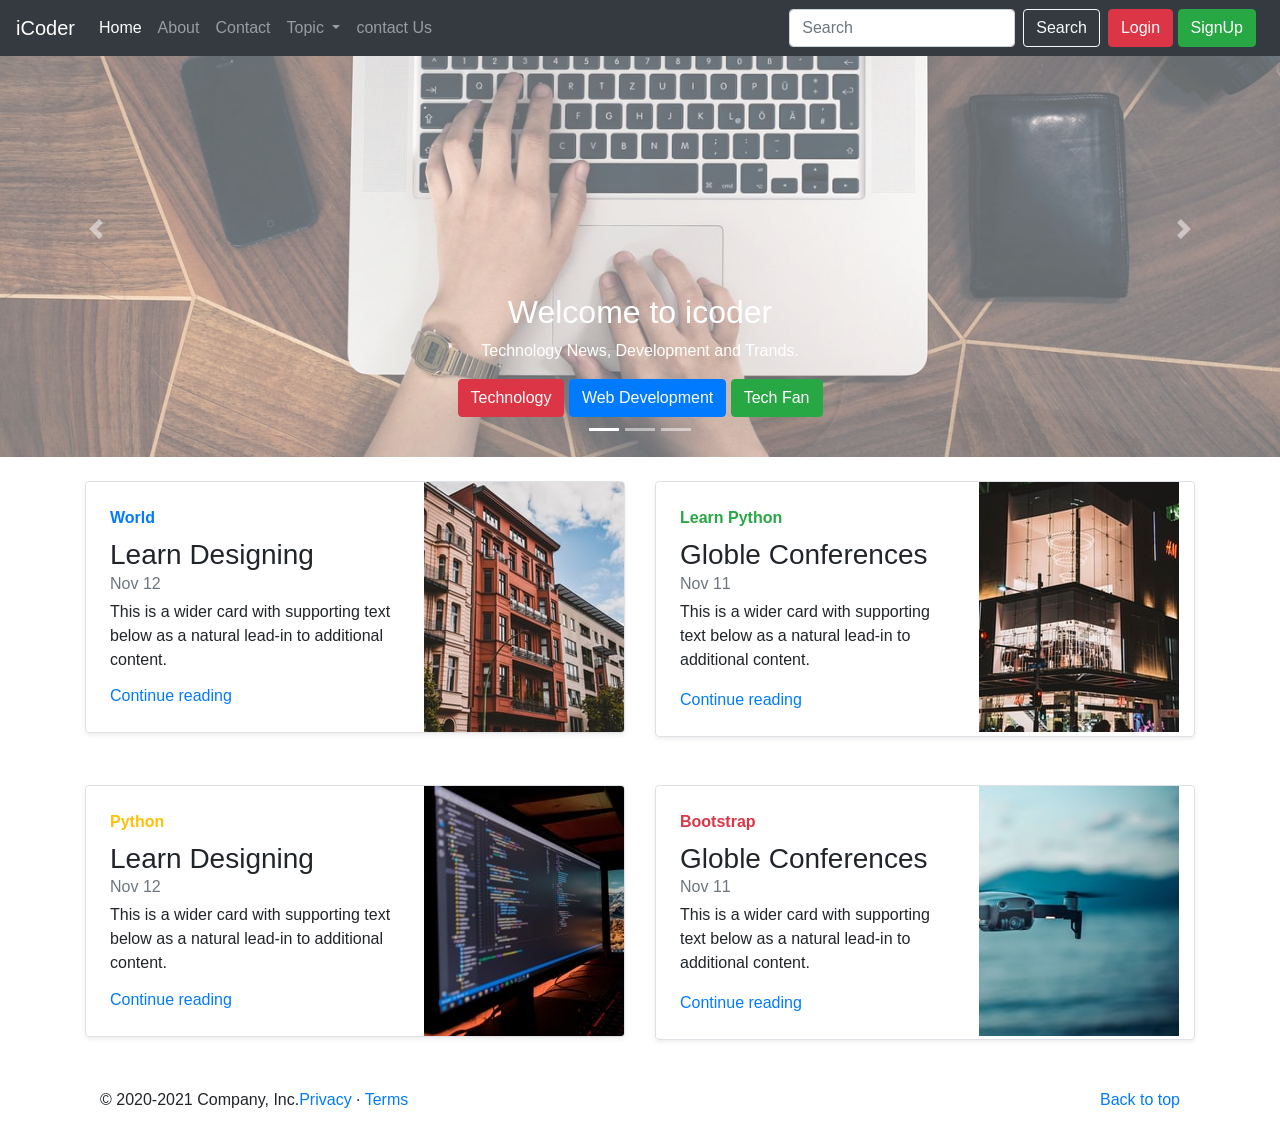
==== bootstrap project/index.html @ d28d6fa9 "Your care gajeet" ====
<!DOCTYPE html>
<html lang="en">

<head>
    <meta charset="UTF-8">
    <meta name="viewport" content="width=device-width, initial-scale=1.0">
    <title>Ashmitraj@madhulata.org</title>

    <link rel="stylesheet" href="https://stackpath.bootstrapcdn.com/bootstrap/4.5.2/css/bootstrap.min.css"
        integrity="sha384-JcKb8q3iqJ61gNV9KGb8thSsNjpSL0n8PARn9HuZOnIxN0hoP+VmmDGMN5t9UJ0Z" crossorigin="anonymous">

</head>

<body>

    <nav class="navbar navbar-expand-lg navbar-dark bg-dark fixed-top">
        <a class="navbar-brand" href="#">iCoder</a>
        <button class="navbar-toggler" type="button" data-toggle="collapse" data-target="#navbarSupportedContent"
            aria-controls="navbarSupportedContent" aria-expanded="false" aria-label="Toggle navigation">
            <span class="navbar-toggler-icon"></span>
        </button>

        <div class="collapse navbar-collapse" id="navbarSupportedContent">
            <ul class="navbar-nav mr-auto">
                <li class="nav-item active">
                    <a class="nav-link" href="./index.html">Home <span class="sr-only">(current)</span></a>
                </li>
                <li class="nav-item">
                    <a class="nav-link" href="./about.html">About</a>
                </li>
                <li class="nav-item">
                    <a class="nav-link" href="./contact.html">Contact</a>
                </li> 
                
                <li class="nav-item dropdown">
                    <a class="nav-link dropdown-toggle" href="#" id="navbarDropdown" role="button"
                        data-toggle="dropdown" aria-haspopup="true" aria-expanded="false">
                        Topic
                    </a>
                    <div class="dropdown-menu" aria-labelledby="navbarDropdown">
                        <a class="dropdown-item" href="#">Technology</a>
                        <a class="dropdown-item" href="#">Web Devlopment</a>
                        <div class="dropdown-divider"></div>
                        <a class="dropdown-item" href="#">Something else here</a>
                        <a class="dropdown-item" href="#">Write for us</a>
                    </div>
                </li>
                <li class="nav-item">
                    <a class="nav-link" href="/contact.html">contact Us</a>
                </li>
               
                
            </ul>
            <form class="form-inline my-2 my-lg-0">
                <input class="form-control mr-sm-2" type="search" placeholder="Search" aria-label="Search">
                <button class="btn btn-outline-light my-2 my-sm-0" type="submit">Search</button>
            </form>
            <div class="mx-2">
                <button class="btn btn-danger" data-toggle="modal" data-target="#loginModal">Login</button>
                <button class="btn btn-success" data-toggle="modal" data-target="#signupModal">SignUp</button>
            </div>
        </div>
    </nav>


    <!-- Login Modal -->
    <div class="modal fade" id="loginModal" tabindex="-1" aria-labelledby="LoginModalLabel" aria-hidden="true">
        <div class="modal-dialog">
            <div class="modal-content">
                <div class="modal-header">
                    <h5 class="modal-title" id="exampleModalLabel">Login to iCoder</h5>
                    <button type="button" class="close" data-dismiss="modal" aria-label="Close">
                        <span aria-hidden="true">&times;</span>
                    </button>
                </div>
                <div class="modal-body">
                    <form>
                        <div class="form-group">
                          <label for="exampleInputEmail1">Email address</label>
                          <input type="email" class="form-control" id="exampleInputEmail1" aria-describedby="emailHelp">
                          <small id="emailHelp" class="form-text text-muted">We'll never share your email with anyone else.</small>
                        </div>
                        <div class="form-group">
                          <label for="exampleInputPassword1">Password</label>
                          <input type="password" class="form-control" id="exampleInputPassword1">
                        </div>
                        <div class="form-group form-check">
                          <input type="checkbox" class="form-check-input" id="exampleCheck1">
                          <label class="form-check-label" for="exampleCheck1">Check me out</label>
                        </div>
                        <button type="submit" class="btn btn-primary">Login</button>
                      </form>
                </div>
                <div class="modal-footer">
                    <button type="button" class="btn btn-secondary" data-dismiss="modal">Close</button>
                </div>
            </div>
        </div>
    </div>

  <!-- Sign Up Modal -->
  <div class="modal fade" id="signupModal" tabindex="-1" aria-labelledby="signupModalLabel" aria-hidden="true">
    <div class="modal-dialog">
      <div class="modal-content">
        <div class="modal-header">
          <h5 class="modal-title" id="exampleModalLabel">Gat an iCoder Account</h5>
          <button type="button" class="close" data-dismiss="modal" aria-label="Close">
            <span aria-hidden="true">&times;</span>
          </button>
        </div>
        <div class="modal-body">
            <form>
                <div class="form-group">
                  <label for="exampleInputEmail1">Email address</label>
                  <input type="email" class="form-control" id="exampleInputEmail1" aria-describedby="emailHelp">
                  <small id="emailHelp" class="form-text text-muted">We'll never share your email with anyone else.</small>
                </div>
                <div class="form-group">
                  <label for="exampleInputPassword1">Password</label>
                  <input type="password" class="form-control" id="exampleInputPassword1">
                </div>
                <div class="form-group">
                    <label for="cexampleInputPassword1">Conform Password</label>
                    <input type="password" class="form-control" id="cexampleInputPassword1">
                </div>
                
                <button type="submit" class="btn btn-primary">Creat Account</button>
              </form>
        </div>
        <div class="modal-footer">
          <button type="button" class="btn btn-secondary" data-dismiss="modal">Close</button>
        </div>
      </div>
    </div>
  </div>






    <div id="carouselExampleCaptions" class="carousel slide carousel-fade"  data-ride="carousel">
        <ol class="carousel-indicators">
            <li data-target="#carouselExampleCaptions" data-slide-to="0" class="active"></li>
            <li data-target="#carouselExampleCaptions" data-slide-to="1"></li>
            <li data-target="#carouselExampleCaptions" data-slide-to="2"></li>
        </ol>
        <div class="carousel-inner">
            <div class="carousel-item active">
                <img style="opacity: 0.6;" src="slide/slide01.jfif" class="d-block w-100" alt="...">
                <div class="carousel-caption d-none d-md-block">
                    <h2>Welcome to icoder</h2>
                    <p>Technology News, Development and Trands.</p>
                    <buyyon class="btn btn-danger">Technology</buyyon>
                    <buyyon class="btn btn-primary">Web Development</buyyon>
                    <buyyon class="btn btn-success">Tech Fan</buyyon>
                </div>
            </div>
            <div class="carousel-item">
                <img style="opacity: 0.6;" src="slide/slide02.jfif" class="d-block w-100"  alt="...">
                <div class="carousel-caption d-none d-md-block">
                    <h2>Award winning BLog</h2>
                    <p>Technology News, Development and Trands.</p>
                    <buyyon class="btn btn-danger">Technology</buyyon>
                    <buyyon class="btn btn-primary">Web Development</buyyon>
                    <buyyon class="btn btn-success">Tech Fan</buyyon>
                </div>
            </div>
            <div class="carousel-item">
                <img style="opacity: 0.6;" src="slide/slide03.jfif" class="d-block w-100" alt="...">
                <div class="carousel-caption d-none d-md-block">
                    <h2>The Best Coding BLog</h2>
                    <p>Technology News, Development and Trands.</p>
                    <buyyon class="btn btn-danger">Technology</buyyon>
                    <buyyon class="btn btn-primary">Web Development</buyyon>
                    <buyyon class="btn btn-success">Tech Fan</buyyon>
                </div>
            </div>
        </div>
        <a class="carousel-control-prev" href="#carouselExampleCaptions" role="button" data-slide="prev">
            <span class="carousel-control-prev-icon" aria-hidden="true"></span>
            <span class="sr-only">Previous</span>
        </a>
        <a class="carousel-control-next" href="#carouselExampleCaptions" role="button" data-slide="next">
            <span class="carousel-control-next-icon" aria-hidden="true"></span>
            <span class="sr-only">Next</span>
        </a>
    </div>



    <div class="container my-4">
        <div class="row mb-2">
            <div class="col-md-6">
                <div
                    class="row no-gutters border rounded overflow-hidden flex-md-row mb-4 shadow-sm h-md-250 position-relative">
                    <div class="col p-4 d-flex flex-column position-static">
                        <strong class="d-inline-block mb-2 text-primary">World</strong>
                        <h3 class="mb-0">Learn Designing</h3>
                        <div class="mb-1 text-muted">Nov 12</div>
                        <p class="card-text mb-auto">This is a wider card with supporting text below as a natural
                            lead-in to additional content.</p>
                        <a href="#" class="stretched-link">Continue reading</a>
                    </div>
                    <div class="col-auto d-none d-lg-block">
                        <img class="bd-placeholder-img" width="200" height="250"
                            src="card/card2.jfif">
                    </div>
                </div>
            </div>
            <div class="col-md-6">
                <div
                    class="row no-gutters border rounded overflow-hidden flex-md-row mb-4 shadow-sm h-md-250 position-relative">
                    <div class="col p-4 d-flex flex-column position-static">
                        <strong class="d-inline-block mb-2 text-success">Learn Python</strong>
                        <h3 class="mb-0"> Globle Conferences </h3>
                        <div class="mb-1 text-muted">Nov 11</div>
                        <p c lass="mb-auto">This is a wider card with supporting text below as a natural lead-in to
                            additional content.</p>
                        <a href="#" class="stretched-link">Continue reading</a>
                    </div>
                    <div class="col-auto d-none d-lg-block">
                        <div class="col-auto d-none d-lg-block">
                            <img class="bd-placeholder-img" width="200" height="250"
                                src="card/card1.jfif">
                        </div>
                    </div>
                </div>
            </div>
        </div>
    </div>

    <div class="container my-4">
        <div class="row mb-2">
            <div class="col-md-6">
                <div
                    class="row no-gutters border rounded overflow-hidden flex-md-row mb-4 shadow-sm h-md-250 position-relative">
                    <div class="col p-4 d-flex flex-column position-static">
                        <strong class="d-inline-block mb-2 text-warning">Python</strong>
                        <h3 class="mb-0">Learn Designing</h3>
                        <div class="mb-1 text-muted">Nov 12</div>
                        <p class="card-text mb-auto">This is a wider card with supporting text below as a natural
                            lead-in to additional content.</p>
                        <a href="#" class="stretched-link">Continue reading</a>
                    </div>
                    <div class="col-auto d-none d-lg-block">
                        <img class="bd-placeholder-img" width="200" height="250"
                            src="card/card03.jfif">
                    </div>
                </div>
            </div>
            <div class="col-md-6">
                <div
                    class="row no-gutters border rounded overflow-hidden flex-md-row mb-4 shadow-sm h-md-250 position-relative">
                    <div class="col p-4 d-flex flex-column position-static">
                        <strong class="d-inline-block mb-2 text-danger"> Bootstrap</strong>
                        <h3 class="mb-0"> Globle Conferences </h3>
                        <div class="mb-1 text-muted">Nov 11</div>
                        <p c lass="mb-auto">This is a wider card with supporting text below as a natural lead-in to
                            additional content.</p>
                        <a href="#" class="stretched-link">Continue reading</a>
                    </div>
                    <div class="col-auto d-none d-lg-block">
                        <div class="col-auto d-none d-lg-block">
                            <img class="bd-placeholder-img" width="200" height="250"
                                src="card/card04.jfif">
                        </div>
                    </div>
                </div>
            </div>
        </div>
    </div>
    <div class="container">
        <footer class="container">
            <p class="float-right"><a href="#">Back to top</a></p>
            <p>© 2020-2021 Company, Inc.<a href="#">Privacy</a> · <a href="#">Terms</a></p>
        </footer>
    </div>


    <script src="https://code.jquery.com/jquery-3.5.1.slim.min.js"
        integrity="sha384-DfXdz2htPH0lsSSs5nCTpuj/zy4C+OGpamoFVy38MVBnE+IbbVYUew+OrCXaRkfj"
        crossorigin="anonymous"></script>
    <script src="https://cdn.jsdelivr.net/npm/popper.js@1.16.1/dist/umd/popper.min.js"
        integrity="sha384-9/reFTGAW83EW2RDu2S0VKaIzap3H66lZH81PoYlFhbGU+6BZp6G7niu735Sk7lN"
        crossorigin="anonymous"></script>
    <script src="https://stackpath.bootstrapcdn.com/bootstrap/4.5.2/js/bootstrap.min.js"
        integrity="sha384-B4gt1jrGC7Jh4AgTPSdUtOBvfO8shuf57BaghqFfPlYxofvL8/KUEfYiJOMMV+rV"
        crossorigin="anonymous"></script>
</body>

</html>
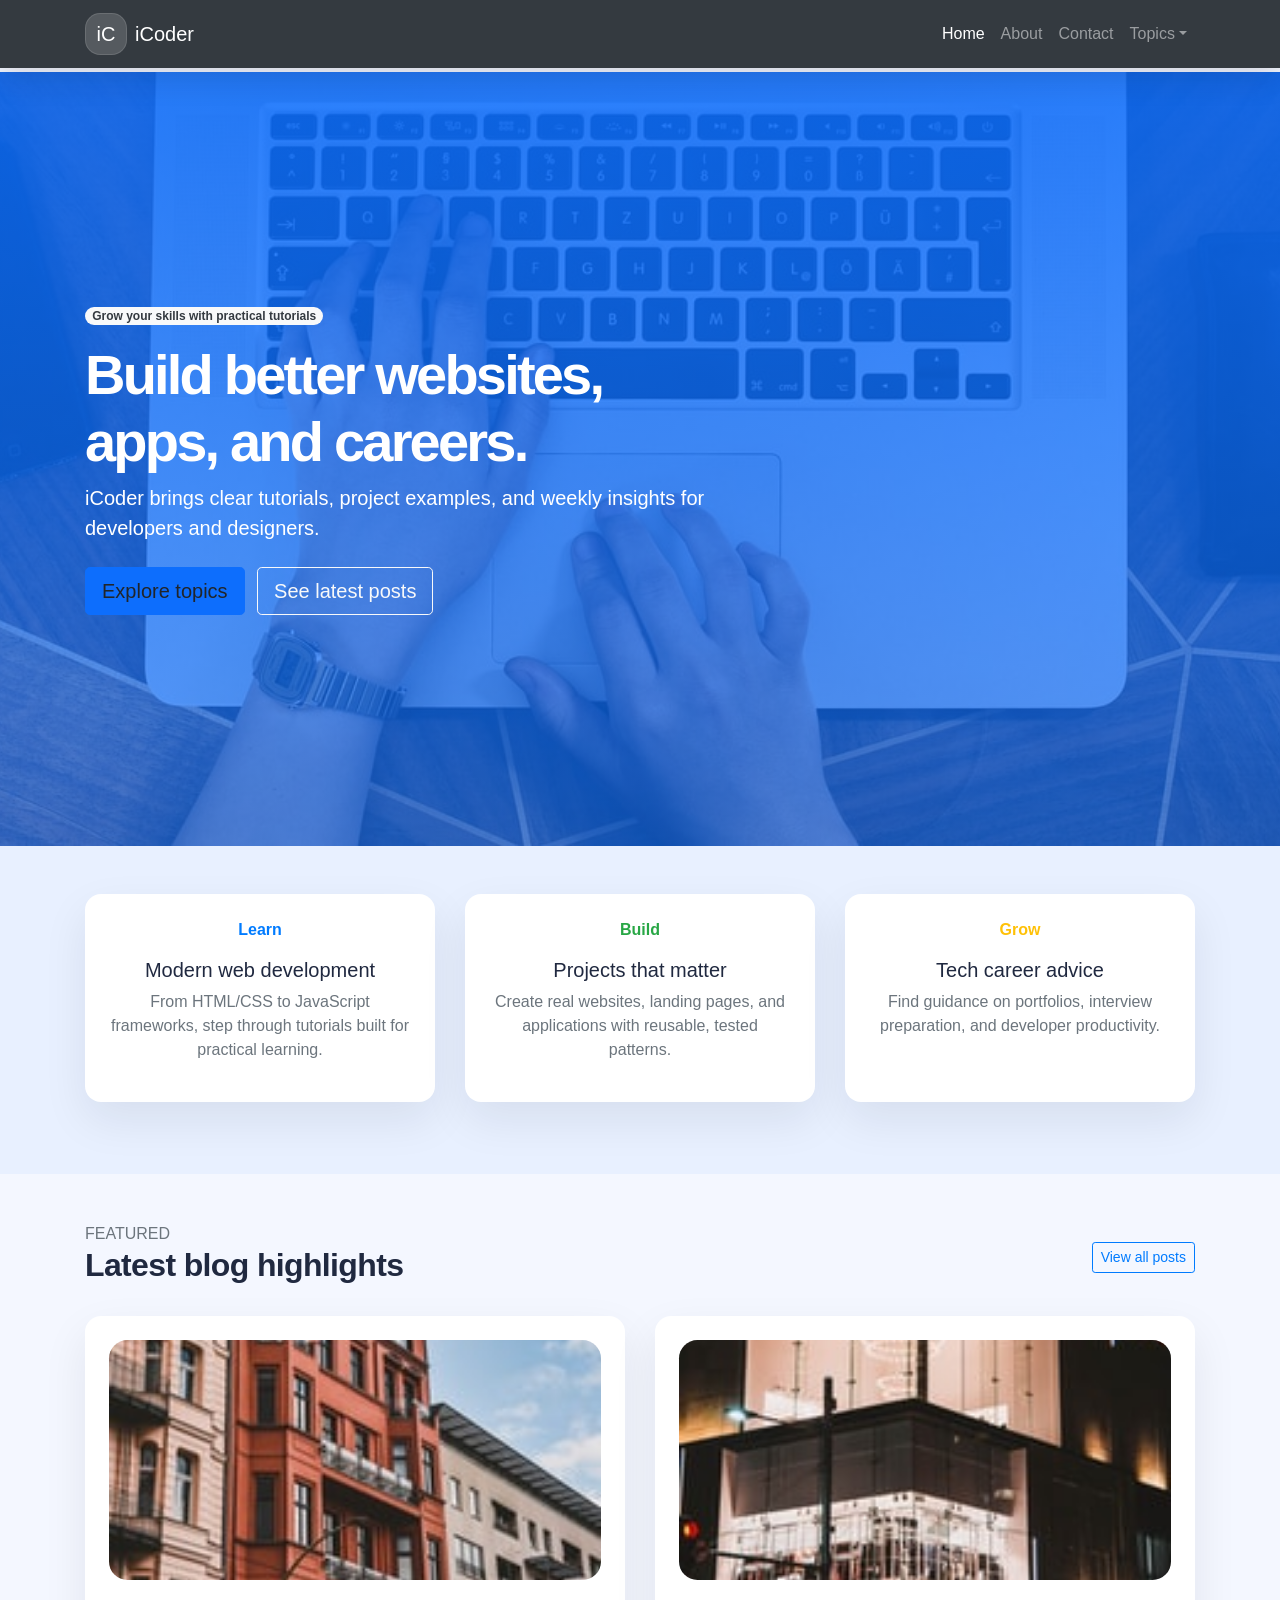
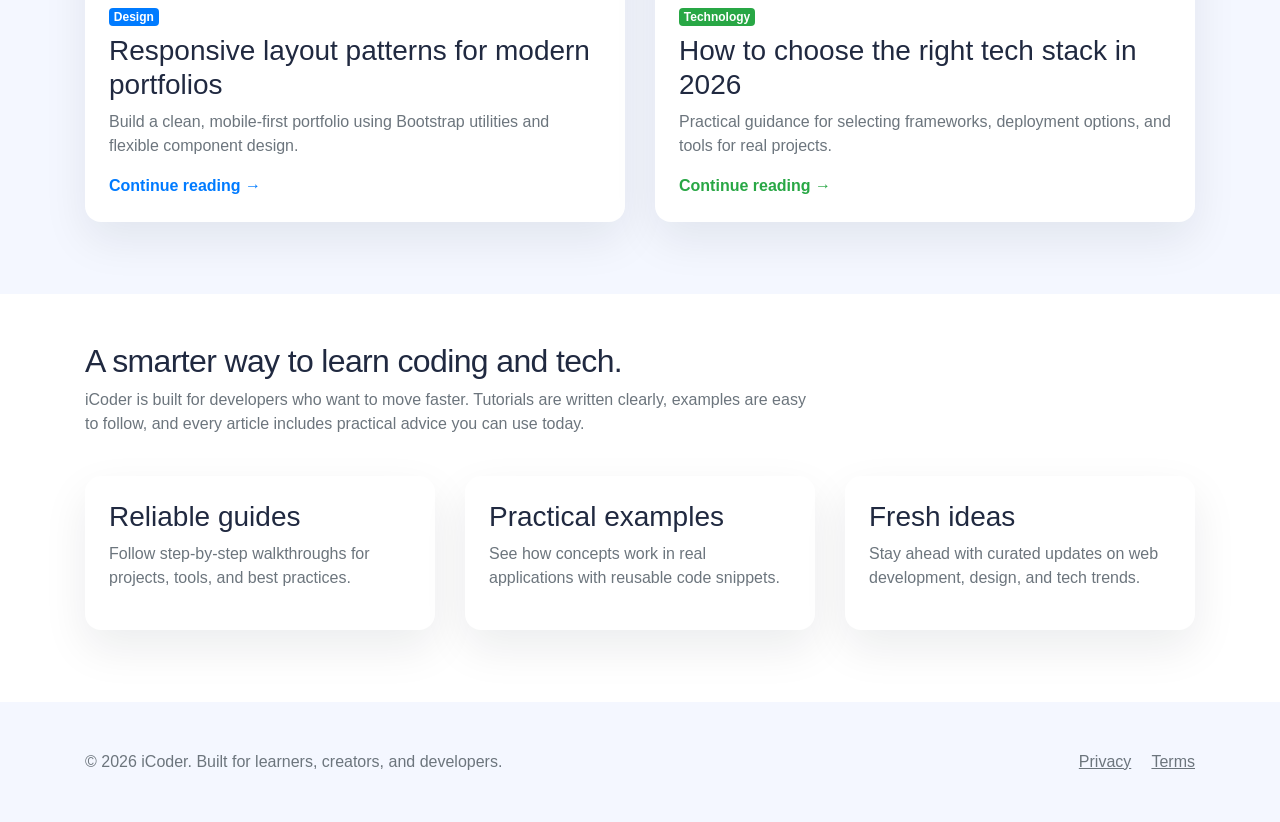
==== commit 90cb7974: "code add Jun/2026" ====
--- a/bootstrap project/index.html
+++ b/bootstrap project/index.html
@@ -1,292 +1,161 @@
-<!DOCTYPE html>
-<html lang="en">
-
-<head>
-    <meta charset="UTF-8">
-    <meta name="viewport" content="width=device-width, initial-scale=1.0">
-    <title>Ashmitraj@madhulata.org</title>
-
-    <link rel="stylesheet" href="https://stackpath.bootstrapcdn.com/bootstrap/4.5.2/css/bootstrap.min.css"
-        integrity="sha384-JcKb8q3iqJ61gNV9KGb8thSsNjpSL0n8PARn9HuZOnIxN0hoP+VmmDGMN5t9UJ0Z" crossorigin="anonymous">
-
-</head>
-
-<body>
-
-    <nav class="navbar navbar-expand-lg navbar-dark bg-dark fixed-top">
-        <a class="navbar-brand" href="#">iCoder</a>
-        <button class="navbar-toggler" type="button" data-toggle="collapse" data-target="#navbarSupportedContent"
-            aria-controls="navbarSupportedContent" aria-expanded="false" aria-label="Toggle navigation">
-            <span class="navbar-toggler-icon"></span>
-        </button>
-
-        <div class="collapse navbar-collapse" id="navbarSupportedContent">
-            <ul class="navbar-nav mr-auto">
-                <li class="nav-item active">
-                    <a class="nav-link" href="./index.html">Home <span class="sr-only">(current)</span></a>
-                </li>
-                <li class="nav-item">
-                    <a class="nav-link" href="./about.html">About</a>
-                </li>
-                <li class="nav-item">
-                    <a class="nav-link" href="./contact.html">Contact</a>
-                </li> 
-                
-                <li class="nav-item dropdown">
-                    <a class="nav-link dropdown-toggle" href="#" id="navbarDropdown" role="button"
-                        data-toggle="dropdown" aria-haspopup="true" aria-expanded="false">
-                        Topic
-                    </a>
-                    <div class="dropdown-menu" aria-labelledby="navbarDropdown">
-                        <a class="dropdown-item" href="#">Technology</a>
-                        <a class="dropdown-item" href="#">Web Devlopment</a>
-                        <div class="dropdown-divider"></div>
-                        <a class="dropdown-item" href="#">Something else here</a>
-                        <a class="dropdown-item" href="#">Write for us</a>
-                    </div>
-                </li>
-                <li class="nav-item">
-                    <a class="nav-link" href="/contact.html">contact Us</a>
-                </li>
-               
-                
-            </ul>
-            <form class="form-inline my-2 my-lg-0">
-                <input class="form-control mr-sm-2" type="search" placeholder="Search" aria-label="Search">
-                <button class="btn btn-outline-light my-2 my-sm-0" type="submit">Search</button>
-            </form>
-            <div class="mx-2">
-                <button class="btn btn-danger" data-toggle="modal" data-target="#loginModal">Login</button>
-                <button class="btn btn-success" data-toggle="modal" data-target="#signupModal">SignUp</button>
-            </div>
-        </div>
-    </nav>
-
-
-    <!-- Login Modal -->
-    <div class="modal fade" id="loginModal" tabindex="-1" aria-labelledby="LoginModalLabel" aria-hidden="true">
-        <div class="modal-dialog">
-            <div class="modal-content">
-                <div class="modal-header">
-                    <h5 class="modal-title" id="exampleModalLabel">Login to iCoder</h5>
-                    <button type="button" class="close" data-dismiss="modal" aria-label="Close">
-                        <span aria-hidden="true">&times;</span>
-                    </button>
-                </div>
-                <div class="modal-body">
-                    <form>
-                        <div class="form-group">
-                          <label for="exampleInputEmail1">Email address</label>
-                          <input type="email" class="form-control" id="exampleInputEmail1" aria-describedby="emailHelp">
-                          <small id="emailHelp" class="form-text text-muted">We'll never share your email with anyone else.</small>
-                        </div>
-                        <div class="form-group">
-                          <label for="exampleInputPassword1">Password</label>
-                          <input type="password" class="form-control" id="exampleInputPassword1">
-                        </div>
-                        <div class="form-group form-check">
-                          <input type="checkbox" class="form-check-input" id="exampleCheck1">
-                          <label class="form-check-label" for="exampleCheck1">Check me out</label>
-                        </div>
-                        <button type="submit" class="btn btn-primary">Login</button>
-                      </form>
-                </div>
-                <div class="modal-footer">
-                    <button type="button" class="btn btn-secondary" data-dismiss="modal">Close</button>
-                </div>
-            </div>
-        </div>
-    </div>
-
-  <!-- Sign Up Modal -->
-  <div class="modal fade" id="signupModal" tabindex="-1" aria-labelledby="signupModalLabel" aria-hidden="true">
-    <div class="modal-dialog">
-      <div class="modal-content">
-        <div class="modal-header">
-          <h5 class="modal-title" id="exampleModalLabel">Gat an iCoder Account</h5>
-          <button type="button" class="close" data-dismiss="modal" aria-label="Close">
-            <span aria-hidden="true">&times;</span>
-          </button>
-        </div>
-        <div class="modal-body">
-            <form>
-                <div class="form-group">
-                  <label for="exampleInputEmail1">Email address</label>
-                  <input type="email" class="form-control" id="exampleInputEmail1" aria-describedby="emailHelp">
-                  <small id="emailHelp" class="form-text text-muted">We'll never share your email with anyone else.</small>
-                </div>
-                <div class="form-group">
-                  <label for="exampleInputPassword1">Password</label>
-                  <input type="password" class="form-control" id="exampleInputPassword1">
-                </div>
-                <div class="form-group">
-                    <label for="cexampleInputPassword1">Conform Password</label>
-                    <input type="password" class="form-control" id="cexampleInputPassword1">
-                </div>
-                
-                <button type="submit" class="btn btn-primary">Creat Account</button>
-              </form>
-        </div>
-        <div class="modal-footer">
-          <button type="button" class="btn btn-secondary" data-dismiss="modal">Close</button>
-        </div>
-      </div>
-    </div>
-  </div>
-
-
-
-
-
-
-    <div id="carouselExampleCaptions" class="carousel slide carousel-fade"  data-ride="carousel">
-        <ol class="carousel-indicators">
-            <li data-target="#carouselExampleCaptions" data-slide-to="0" class="active"></li>
-            <li data-target="#carouselExampleCaptions" data-slide-to="1"></li>
-            <li data-target="#carouselExampleCaptions" data-slide-to="2"></li>
-        </ol>
-        <div class="carousel-inner">
-            <div class="carousel-item active">
-                <img style="opacity: 0.6;" src="slide/slide01.jfif" class="d-block w-100" alt="...">
-                <div class="carousel-caption d-none d-md-block">
-                    <h2>Welcome to icoder</h2>
-                    <p>Technology News, Development and Trands.</p>
-                    <buyyon class="btn btn-danger">Technology</buyyon>
-                    <buyyon class="btn btn-primary">Web Development</buyyon>
-                    <buyyon class="btn btn-success">Tech Fan</buyyon>
-                </div>
-            </div>
-            <div class="carousel-item">
-                <img style="opacity: 0.6;" src="slide/slide02.jfif" class="d-block w-100"  alt="...">
-                <div class="carousel-caption d-none d-md-block">
-                    <h2>Award winning BLog</h2>
-                    <p>Technology News, Development and Trands.</p>
-                    <buyyon class="btn btn-danger">Technology</buyyon>
-                    <buyyon class="btn btn-primary">Web Development</buyyon>
-                    <buyyon class="btn btn-success">Tech Fan</buyyon>
-                </div>
-            </div>
-            <div class="carousel-item">
-                <img style="opacity: 0.6;" src="slide/slide03.jfif" class="d-block w-100" alt="...">
-                <div class="carousel-caption d-none d-md-block">
-                    <h2>The Best Coding BLog</h2>
-                    <p>Technology News, Development and Trands.</p>
-                    <buyyon class="btn btn-danger">Technology</buyyon>
-                    <buyyon class="btn btn-primary">Web Development</buyyon>
-                    <buyyon class="btn btn-success">Tech Fan</buyyon>
-                </div>
-            </div>
-        </div>
-        <a class="carousel-control-prev" href="#carouselExampleCaptions" role="button" data-slide="prev">
-            <span class="carousel-control-prev-icon" aria-hidden="true"></span>
-            <span class="sr-only">Previous</span>
-        </a>
-        <a class="carousel-control-next" href="#carouselExampleCaptions" role="button" data-slide="next">
-            <span class="carousel-control-next-icon" aria-hidden="true"></span>
-            <span class="sr-only">Next</span>
-        </a>
-    </div>
-
-
-
-    <div class="container my-4">
-        <div class="row mb-2">
-            <div class="col-md-6">
-                <div
-                    class="row no-gutters border rounded overflow-hidden flex-md-row mb-4 shadow-sm h-md-250 position-relative">
-                    <div class="col p-4 d-flex flex-column position-static">
-                        <strong class="d-inline-block mb-2 text-primary">World</strong>
-                        <h3 class="mb-0">Learn Designing</h3>
-                        <div class="mb-1 text-muted">Nov 12</div>
-                        <p class="card-text mb-auto">This is a wider card with supporting text below as a natural
-                            lead-in to additional content.</p>
-                        <a href="#" class="stretched-link">Continue reading</a>
-                    </div>
-                    <div class="col-auto d-none d-lg-block">
-                        <img class="bd-placeholder-img" width="200" height="250"
-                            src="card/card2.jfif">
-                    </div>
-                </div>
-            </div>
-            <div class="col-md-6">
-                <div
-                    class="row no-gutters border rounded overflow-hidden flex-md-row mb-4 shadow-sm h-md-250 position-relative">
-                    <div class="col p-4 d-flex flex-column position-static">
-                        <strong class="d-inline-block mb-2 text-success">Learn Python</strong>
-                        <h3 class="mb-0"> Globle Conferences </h3>
-                        <div class="mb-1 text-muted">Nov 11</div>
-                        <p c lass="mb-auto">This is a wider card with supporting text below as a natural lead-in to
-                            additional content.</p>
-                        <a href="#" class="stretched-link">Continue reading</a>
-                    </div>
-                    <div class="col-auto d-none d-lg-block">
-                        <div class="col-auto d-none d-lg-block">
-                            <img class="bd-placeholder-img" width="200" height="250"
-                                src="card/card1.jfif">
-                        </div>
-                    </div>
-                </div>
-            </div>
-        </div>
-    </div>
-
-    <div class="container my-4">
-        <div class="row mb-2">
-            <div class="col-md-6">
-                <div
-                    class="row no-gutters border rounded overflow-hidden flex-md-row mb-4 shadow-sm h-md-250 position-relative">
-                    <div class="col p-4 d-flex flex-column position-static">
-                        <strong class="d-inline-block mb-2 text-warning">Python</strong>
-                        <h3 class="mb-0">Learn Designing</h3>
-                        <div class="mb-1 text-muted">Nov 12</div>
-                        <p class="card-text mb-auto">This is a wider card with supporting text below as a natural
-                            lead-in to additional content.</p>
-                        <a href="#" class="stretched-link">Continue reading</a>
-                    </div>
-                    <div class="col-auto d-none d-lg-block">
-                        <img class="bd-placeholder-img" width="200" height="250"
-                            src="card/card03.jfif">
-                    </div>
-                </div>
-            </div>
-            <div class="col-md-6">
-                <div
-                    class="row no-gutters border rounded overflow-hidden flex-md-row mb-4 shadow-sm h-md-250 position-relative">
-                    <div class="col p-4 d-flex flex-column position-static">
-                        <strong class="d-inline-block mb-2 text-danger"> Bootstrap</strong>
-                        <h3 class="mb-0"> Globle Conferences </h3>
-                        <div class="mb-1 text-muted">Nov 11</div>
-                        <p c lass="mb-auto">This is a wider card with supporting text below as a natural lead-in to
-                            additional content.</p>
-                        <a href="#" class="stretched-link">Continue reading</a>
-                    </div>
-                    <div class="col-auto d-none d-lg-block">
-                        <div class="col-auto d-none d-lg-block">
-                            <img class="bd-placeholder-img" width="200" height="250"
-                                src="card/card04.jfif">
-                        </div>
-                    </div>
-                </div>
-            </div>
-        </div>
-    </div>
-    <div class="container">
-        <footer class="container">
-            <p class="float-right"><a href="#">Back to top</a></p>
-            <p>© 2020-2021 Company, Inc.<a href="#">Privacy</a> · <a href="#">Terms</a></p>
-        </footer>
-    </div>
-
-
-    <script src="https://code.jquery.com/jquery-3.5.1.slim.min.js"
-        integrity="sha384-DfXdz2htPH0lsSSs5nCTpuj/zy4C+OGpamoFVy38MVBnE+IbbVYUew+OrCXaRkfj"
-        crossorigin="anonymous"></script>
-    <script src="https://cdn.jsdelivr.net/npm/popper.js@1.16.1/dist/umd/popper.min.js"
-        integrity="sha384-9/reFTGAW83EW2RDu2S0VKaIzap3H66lZH81PoYlFhbGU+6BZp6G7niu735Sk7lN"
-        crossorigin="anonymous"></script>
-    <script src="https://stackpath.bootstrapcdn.com/bootstrap/4.5.2/js/bootstrap.min.js"
-        integrity="sha384-B4gt1jrGC7Jh4AgTPSdUtOBvfO8shuf57BaghqFfPlYxofvL8/KUEfYiJOMMV+rV"
-        crossorigin="anonymous"></script>
-</body>
-
-</html>+<!DOCTYPE html>
+<html lang="en">
+<head>
+  <meta charset="UTF-8">
+  <meta name="viewport" content="width=device-width, initial-scale=1, shrink-to-fit=no">
+  <title>iCoder | Learn web development, design & tech</title>
+  <link rel="stylesheet" href="https://stackpath.bootstrapcdn.com/bootstrap/4.5.2/css/bootstrap.min.css" integrity="sha384-JcKb8q3iqJ61gNV9KGb8thSsNjpSL0n8PARn9HuZOnIxN0hoP+VmmDGMN5t9UJ0Z" crossorigin="anonymous">
+  <link rel="stylesheet" href="style.css">
+</head>
+<body>
+  <nav class="navbar navbar-expand-lg navbar-dark bg-dark fixed-top">
+    <div class="container">
+      <a class="navbar-brand d-flex align-items-center" href="./index.html">
+        <span class="logo-mark mr-2">iC</span>
+        <span>iCoder</span>
+      </a>
+      <button class="navbar-toggler" type="button" data-toggle="collapse" data-target="#navbarSupportedContent" aria-controls="navbarSupportedContent" aria-expanded="false" aria-label="Toggle navigation">
+        <span class="navbar-toggler-icon"></span>
+      </button>
+      <div class="collapse navbar-collapse" id="navbarSupportedContent">
+        <ul class="navbar-nav ml-auto">
+          <li class="nav-item active"><a class="nav-link" href="./index.html">Home</a></li>
+          <li class="nav-item"><a class="nav-link" href="./about.html">About</a></li>
+          <li class="nav-item"><a class="nav-link" href="./contact.html">Contact</a></li>
+          <li class="nav-item dropdown">
+            <a class="nav-link dropdown-toggle" href="#" id="navbarDropdown" role="button" data-toggle="dropdown" aria-haspopup="true" aria-expanded="false">Topics</a>
+            <div class="dropdown-menu" aria-labelledby="navbarDropdown">
+              <a class="dropdown-item" href="#">Web Development</a>
+              <a class="dropdown-item" href="#">Design</a>
+              <a class="dropdown-item" href="#">Career</a>
+              <div class="dropdown-divider"></div>
+              <a class="dropdown-item" href="#">Write for us</a>
+            </div>
+          </li>
+        </ul>
+      </div>
+    </div>
+  </nav>
+
+  <header class="hero d-flex align-items-center text-white">
+    <div class="container py-6">
+      <div class="row align-items-center">
+        <div class="col-lg-7">
+          <span class="badge badge-pill badge-light text-dark mb-3">Grow your skills with practical tutorials</span>
+          <h1 class="display-4 font-weight-bold">Build better websites, apps, and careers.</h1>
+          <p class="lead text-white-75">iCoder brings clear tutorials, project examples, and weekly insights for developers and designers.</p>
+          <div class="mt-4">
+            <a href="#topics" class="btn btn-brand btn-lg mr-2">Explore topics</a>
+            <a href="#latest" class="btn btn-outline-light btn-lg">See latest posts</a>
+          </div>
+        </div>
+      </div>
+    </div>
+  </header>
+
+  <main>
+    <section class="section-soft py-5" id="topics">
+      <div class="container">
+        <div class="row text-center">
+          <div class="col-md-4 mb-4">
+            <div class="service-card p-4 h-100">
+              <div class="mb-3 text-primary"><strong>Learn</strong></div>
+              <h3 class="h5">Modern web development</h3>
+              <p class="text-muted">From HTML/CSS to JavaScript frameworks, step through tutorials built for practical learning.</p>
+            </div>
+          </div>
+          <div class="col-md-4 mb-4">
+            <div class="service-card p-4 h-100">
+              <div class="mb-3 text-success"><strong>Build</strong></div>
+              <h3 class="h5">Projects that matter</h3>
+              <p class="text-muted">Create real websites, landing pages, and applications with reusable, tested patterns.</p>
+            </div>
+          </div>
+          <div class="col-md-4 mb-4">
+            <div class="service-card p-4 h-100">
+              <div class="mb-3 text-warning"><strong>Grow</strong></div>
+              <h3 class="h5">Tech career advice</h3>
+              <p class="text-muted">Find guidance on portfolios, interview preparation, and developer productivity.</p>
+            </div>
+          </div>
+        </div>
+      </div>
+    </section>
+
+    <section class="container py-5" id="latest">
+      <div class="d-flex justify-content-between align-items-center mb-4">
+        <div>
+          <span class="text-muted text-uppercase">Featured</span>
+          <h2 class="section-heading font-weight-bold">Latest blog highlights</h2>
+        </div>
+        <a class="btn btn-outline-primary btn-sm" href="#">View all posts</a>
+      </div>
+      <div class="row">
+        <div class="col-md-6 mb-4">
+          <article class="feature-card p-4 h-100">
+            <div class="card-hero mb-4" style="background-image: url('card/card2.jfif');"></div>
+            <span class="badge badge-primary mb-2">Design</span>
+            <h3>Responsive layout patterns for modern portfolios</h3>
+            <p class="text-muted">Build a clean, mobile-first portfolio using Bootstrap utilities and flexible component design.</p>
+            <a href="#" class="text-primary font-weight-bold">Continue reading →</a>
+          </article>
+        </div>
+        <div class="col-md-6 mb-4">
+          <article class="feature-card p-4 h-100">
+            <div class="card-hero mb-4" style="background-image: url('card/card1.jfif');"></div>
+            <span class="badge badge-success mb-2">Technology</span>
+            <h3>How to choose the right tech stack in 2026</h3>
+            <p class="text-muted">Practical guidance for selecting frameworks, deployment options, and tools for real projects.</p>
+            <a href="#" class="text-success font-weight-bold">Continue reading →</a>
+          </article>
+        </div>
+      </div>
+    </section>
+
+    <section class="section-light py-5">
+      <div class="container">
+        <div class="row mb-4">
+          <div class="col-md-8">
+            <h2 class="section-heading">A smarter way to learn coding and tech.</h2>
+            <p class="text-muted">iCoder is built for developers who want to move faster. Tutorials are written clearly, examples are easy to follow, and every article includes practical advice you can use today.</p>
+          </div>
+        </div>
+        <div class="row">
+          <div class="col-md-4 mb-4">
+            <div class="feature-card p-4 h-100">
+              <h3>Reliable guides</h3>
+              <p class="text-muted">Follow step-by-step walkthroughs for projects, tools, and best practices.</p>
+            </div>
+          </div>
+          <div class="col-md-4 mb-4">
+            <div class="feature-card p-4 h-100">
+              <h3>Practical examples</h3>
+              <p class="text-muted">See how concepts work in real applications with reusable code snippets.</p>
+            </div>
+          </div>
+          <div class="col-md-4 mb-4">
+            <div class="feature-card p-4 h-100">
+              <h3>Fresh ideas</h3>
+              <p class="text-muted">Stay ahead with curated updates on web development, design, and tech trends.</p>
+            </div>
+          </div>
+        </div>
+      </div>
+    </section>
+  </main>
+
+  <footer class="py-5">
+    <div class="container d-flex flex-column flex-md-row justify-content-between align-items-center">
+      <p class="mb-2 mb-md-0">© 2026 iCoder. Built for learners, creators, and developers.</p>
+      <div>
+        <a href="#" class="text-muted mr-3">Privacy</a>
+        <a href="#" class="text-muted">Terms</a>
+      </div>
+    </div>
+  </footer>
+
+  <script src="https://code.jquery.com/jquery-3.5.1.slim.min.js" integrity="sha384-DfXdz2htPH0lsSSs5nCTpuj/zy4C+OGpamoFVy38MVBnE+IbbVYUew+OrCXaRkfj" crossorigin="anonymous"></script>
+  <script src="https://cdn.jsdelivr.net/npm/popper.js@1.16.1/dist/umd/popper.min.js" integrity="sha384-9/reFTGAW83EW2RDu2S0VKaIzap3H66lZH81PoYlFhbGU+6BZp6G7niu735Sk7lN" crossorigin="anonymous"></script>
+  <script src="https://stackpath.bootstrapcdn.com/bootstrap/4.5.2/js/bootstrap.min.js" integrity="sha384-B4gt1jrGC7Jh4AgTPSdUtOBvfO8shuf57BaghqFfPlYxofvL8/KUEfYiJOMMV+rV" crossorigin="anonymous"></script>
+</body>
+</html>
--- a/bootstrap project/style.css
+++ b/bootstrap project/style.css
@@ -0,0 +1,108 @@
+:root {
+  color-scheme: light;
+  font-family: Inter, system-ui, -apple-system, BlinkMacSystemFont, 'Segoe UI', sans-serif;
+  --brand: #0d6efd;
+  --brand-strong: #0847c9;
+  --bg-soft: #f4f7ff;
+  --surface: #ffffff;
+  --surface-muted: #f8f9ff;
+  --text-muted: #6c757d;
+}
+
+body {
+  background: var(--bg-soft);
+  color: #202940;
+  padding-top: 72px;
+}
+
+.navbar {
+  box-shadow: 0 10px 30px rgba(15, 23, 42, 0.15);
+}
+
+.hero {
+  min-height: 86vh;
+  background: linear-gradient(180deg, rgba(13, 110, 253, 0.88), rgba(13, 110, 253, 0.65)), url('slide/slide01.jfif') center/cover no-repeat;
+  color: #ffffff;
+}
+
+.hero .display-4 {
+  letter-spacing: -0.05em;
+}
+
+.section-heading {
+  letter-spacing: -0.02em;
+}
+
+.card-hero {
+  min-height: 240px;
+  background-size: cover;
+  background-position: center;
+  border-radius: 1.15rem;
+}
+
+.feature-card,
+.contact-card,
+.service-card {
+  border: none;
+  border-radius: 1rem;
+  background: var(--surface);
+  box-shadow: 0 18px 45px rgba(15, 23, 42, 0.08);
+  transition: transform 0.25s ease, box-shadow 0.25s ease;
+}
+
+.feature-card:hover,
+.contact-card:hover,
+.service-card:hover {
+  transform: translateY(-6px);
+  box-shadow: 0 22px 55px rgba(15, 23, 42, 0.12);
+}
+
+.section-light {
+  background: #ffffff;
+}
+
+.section-soft {
+  background: rgba(13, 110, 253, 0.05);
+}
+
+.btn-brand {
+  background-color: var(--brand);
+  border-color: var(--brand);
+}
+
+.btn-brand:hover,
+.btn-brand:focus {
+  background-color: var(--brand-strong);
+  border-color: var(--brand-strong);
+}
+
+footer {
+  color: #6c757d;
+}
+
+footer a {
+  color: inherit;
+  text-decoration: underline;
+}
+
+footer a:hover {
+  color: var(--brand);
+}
+
+.logo-mark {
+  width: 42px;
+  height: 42px;
+  display: inline-flex;
+  align-items: center;
+  justify-content: center;
+  border-radius: 0.95rem;
+  background: rgba(255, 255, 255, 0.16);
+  box-shadow: inset 0 0 0 1px rgba(255, 255, 255, 0.12);
+}
+
+@media (max-width: 767px) {
+  .hero {
+    min-height: 64vh;
+    padding-top: 2rem;
+  }
+}
